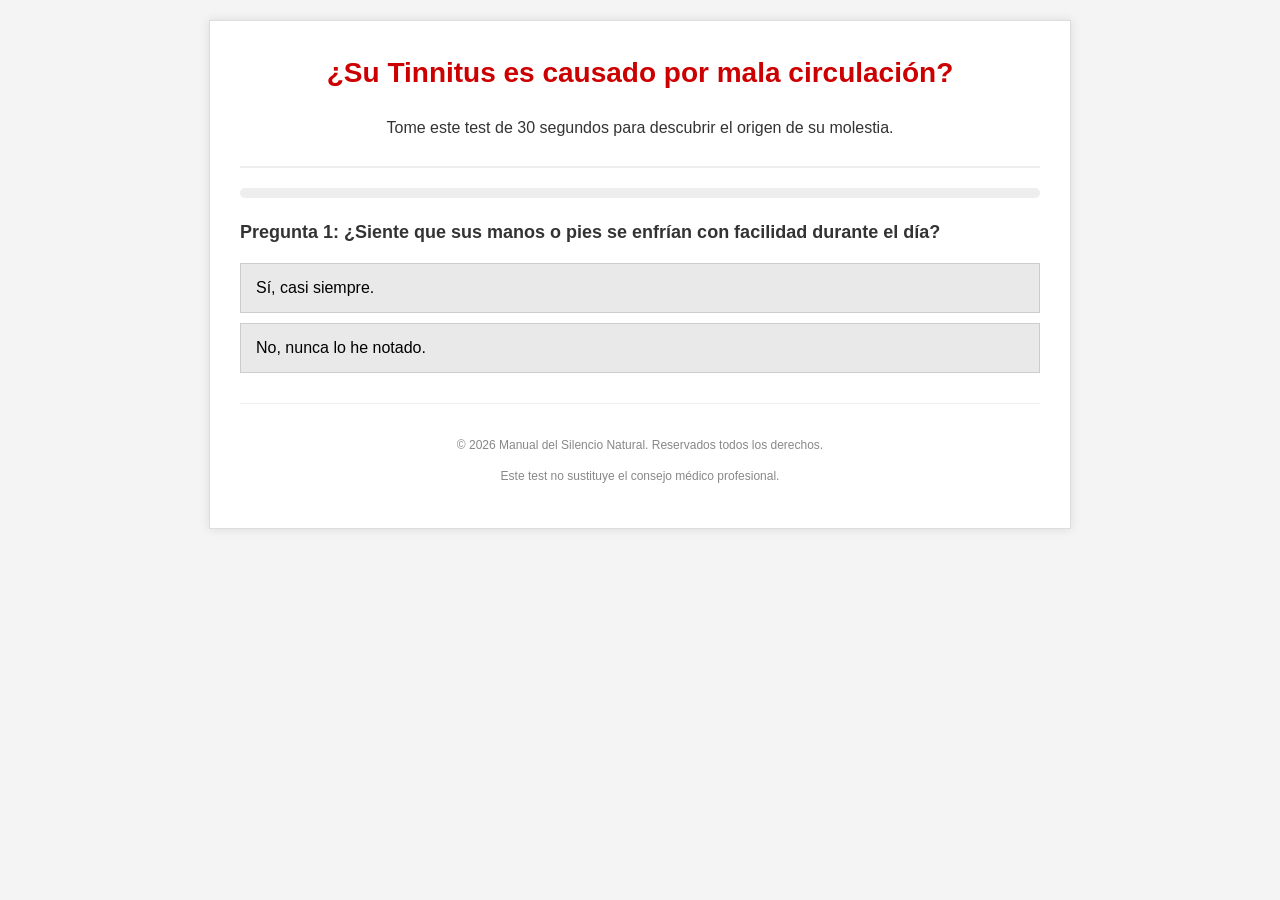
==== index.html @ 6704b88b "feat: initial decoy funnel implementation" ====
<!DOCTYPE html>
<html lang="es">
<head>
    <meta charset="UTF-8">
    <meta name="viewport" content="width=device-width, initial-scale=1.0">
    <title>¿Su Tinnitus es causado por mala circulación? - Test Gratuito</title>
    <link rel="stylesheet" href="style.css">
</head>
<body>
    <div class="container">
        <header>
            <h1>¿Su Tinnitus es causado por mala circulación?</h1>
            <p>Tome este test de 30 segundos para descubrir el origen de su molestia.</p>
        </header>

        <div class="progress-bar">
            <div id="progress" class="progress-inner"></div>
        </div>

        <div id="quiz">
            <!-- Pregunta 1 -->
            <div class="quiz-step active" data-step="1">
                <p class="question">Pregunta 1: ¿Siente que sus manos o pies se enfrían con facilidad durante el día?</p>
                <ul class="options">
                    <li><button class="btn-option" onclick="nextStep()">Sí, casi siempre.</button></li>
                    <li><button class="btn-option" onclick="nextStep()">No, nunca lo he notado.</button></li>
                </ul>
            </div>

            <!-- Pregunta 2 -->
            <div class="quiz-step" data-step="2">
                <p class="question">Pregunta 2: ¿Cuántas tazas de café consume al día?</p>
                <ul class="options">
                    <li><button class="btn-option" onclick="nextStep()">1 a 2 tazas.</button></li>
                    <li><button class="btn-option" onclick="nextStep()">Más de 4 tazas.</button></li>
                    <li><button class="btn-option" onclick="nextStep()">No consumo cafeína.</button></li>
                </ul>
            </div>

            <!-- Pregunta 3 -->
            <div class="quiz-step" data-step="3">
                <p class="question">Pregunta 3: ¿Siente una pulsación en el oído que sigue el ritmo de su corazón?</p>
                <ul class="options">
                    <li><button class="btn-option" onclick="nextStep()">Sí, a veces.</button></li>
                    <li><button class="btn-option" onclick="nextStep()">No, es un sonido constante.</button></li>
                </ul>
            </div>

            <!-- Pregunta 4 -->
            <div class="quiz-step" data-step="4">
                <p class="question">Pregunta 4: ¿Tiene antecedentes de presión alta en su familia?</p>
                <ul class="options">
                    <li><button class="btn-option" onclick="nextStep()">Sí.</button></li>
                    <li><button class="btn-option" onclick="nextStep()">No.</button></li>
                </ul>
            </div>

            <!-- Pregunta 5 -->
            <div class="quiz-step" data-step="5">
                <p class="question">Pregunta 5: ¿Con qué frequência hace ejercicio físico a la semana?</p>
                <ul class="options">
                    <li><button class="btn-option" onclick="nextStep()">Todos los días.</button></li>
                    <li><button class="btn-option" onclick="nextStep()">1 o 2 veces.</button></li>
                    <li><button class="btn-option" onclick="nextStep()">Casi nunca.</button></li>
                </ul>
            </div>

            <!-- Pregunta 6 -->
            <div class="quiz-step" data-step="6">
                <p class="question">Pregunta 6: ¿Siente que el zumbido empeora después de comer comidas muy saladas?</p>
                <ul class="options">
                    <li><button class="btn-option" onclick="nextStep()">Sí, definitivamente.</button></li>
                    <li><button class="btn-option" onclick="nextStep()">No he notado diferencia.</button></li>
                </ul>
            </div>

            <!-- Analizando resultados -->
            <div class="quiz-step" id="calculating">
                <div style="text-align: center; padding: 40px;">
                    <h2>Analizando sus respuestas...</h2>
                    <p>Espere un momento, estamos verificando su perfil circulatorio.</p>
                    <div class="loading-spinner"></div>
                </div>
            </div>
        </div>

        <div class="footer-nav">
            <p>&copy; 2026 Manual del Silencio Natural. Reservados todos los derechos.</p>
            <p>Este test no sustituye el consejo médico profesional.</p>
        </div>
    </div>

    <script src="script.js"></script>
</body>
</html>
---- style.css ----
/* Estilo 'Fake' e propositalmente amador */
body {
    font-family: Arial, "Helvetica Neue", Helvetica, sans-serif;
    line-height: 1.6;
    color: #333;
    background-color: #f4f4f4;
    margin: 0;
    padding: 0;
}

.container {
    max-width: 800px;
    margin: 20px auto;
    background: #fff;
    padding: 30px;
    border: 1px solid #ddd;
    box-shadow: 0 0 10px rgba(0,0,0,0.1);
}

header {
    text-align: center;
    border-bottom: 2px solid #eee;
    margin-bottom: 20px;
    padding-bottom: 10px;
}

h1 {
    color: #cc0000;
    font-size: 28px;
    margin-top: 0;
}

h2 {
    color: #1a0dab;
    font-size: 22px;
}

.quiz-step {
    display: none;
}

.quiz-step.active {
    display: block;
}

.question {
    font-weight: bold;
    font-size: 18px;
    margin-bottom: 15px;
}

.options {
    list-style: none;
    padding: 0;
}

.options li {
    margin-bottom: 10px;
}

.btn-option {
    display: block;
    width: 100%;
    padding: 15px;
    background: #e9e9e9;
    border: 1px solid #ccc;
    text-align: left;
    cursor: pointer;
    font-size: 16px;
    transition: background 0.2s;
}

.btn-option:hover {
    background: #ddd;
}

.progress-bar {
    height: 10px;
    background: #eee;
    margin-bottom: 20px;
    border-radius: 5px;
    overflow: hidden;
}

.progress-inner {
    height: 100%;
    background: #28a745;
    width: 0%;
}

.footer-nav {
    margin-top: 30px;
    font-size: 12px;
    color: #888;
    text-align: center;
    border-top: 1px solid #eee;
    padding-top: 20px;
}

.btn-cta {
    display: inline-block;
    padding: 20px 40px;
    background: linear-gradient(to bottom, #ffcc00, #ff9900);
    color: #000;
    font-weight: bold;
    font-size: 24px;
    text-decoration: none;
    border-radius: 10px;
    border: 2px solid #e68a00;
    text-align: center;
    box-shadow: 0 4px 0 #cc7a00;
    margin-top: 20px;
    cursor: pointer;
}

.btn-cta:hover {
    background: linear-gradient(to bottom, #ffdb4d, #ffad33);
}

.btn-cta:active {
    transform: translateY(2px);
    box-shadow: 0 2px 0 #cc7a00;
}

.product-image {
    max-width: 300px;
    margin: 20px auto;
    display: block;
    border: 1px solid #eee;
}

.stock-photo {
    width: 100%;
    height: auto;
    margin-bottom: 20px;
    border-radius: 4px;
}

.testimonial {
    background: #fff9c4;
    padding: 15px;
    border-left: 5px solid #fbc02d;
    margin: 20px 0;
    font-style: italic;
}

.guarantee {
    display: flex;
    align-items: center;
    margin-top: 30px;
    background: #f9f9f9;
    padding: 15px;
    border: 1px dashed #ccc;
}

.guarantee img {
    width: 80px;
    margin-right: 20px;
}
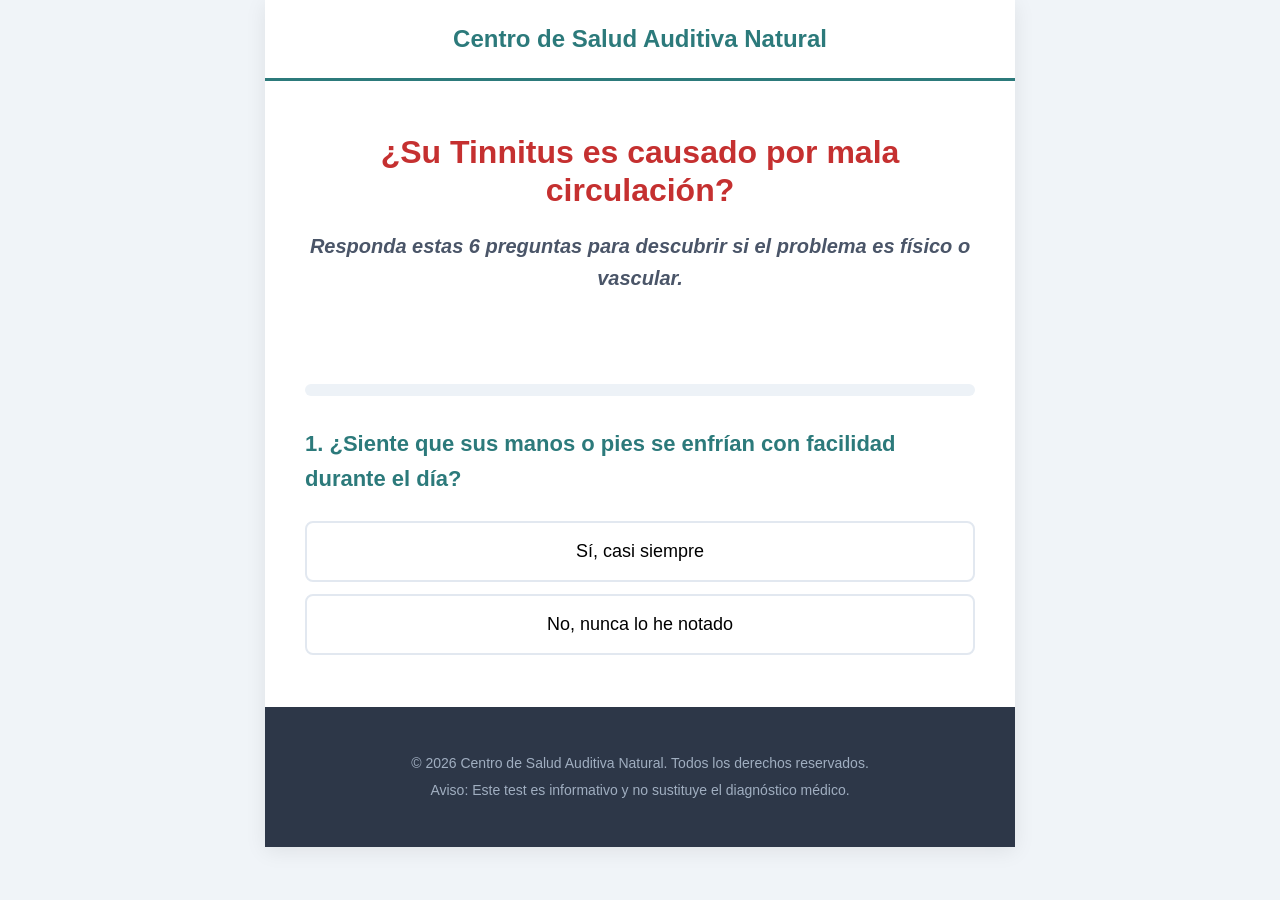
==== commit 160c752a: "style: improve design for better deception" ====
--- a/index.html
+++ b/index.html
@@ -3,91 +3,101 @@
 <head>
     <meta charset="UTF-8">
     <meta name="viewport" content="width=device-width, initial-scale=1.0">
-    <title>¿Su Tinnitus es causado por mala circulación? - Test Gratuito</title>
+    <title>Evaluación de Salud Auditiva - Test Gratuito</title>
     <link rel="stylesheet" href="style.css">
 </head>
 <body>
     <div class="container">
         <header>
-            <h1>¿Su Tinnitus es causado por mala circulación?</h1>
-            <p>Tome este test de 30 segundos para descubrir el origen de su molestia.</p>
+            <div style="font-weight: bold; color: var(--primary-color); font-size: 24px;">Centro de Salud Auditiva Natural</div>
         </header>
 
-        <div class="progress-bar">
-            <div id="progress" class="progress-inner"></div>
+        <div class="headline-box">
+            <h1>¿Su Tinnitus es causado por mala circulación?</h1>
+            <p class="sub-headline">Responda estas 6 preguntas para descubrir si el problema es físico o vascular.</p>
         </div>
 
-        <div id="quiz">
-            <!-- Pregunta 1 -->
-            <div class="quiz-step active" data-step="1">
-                <p class="question">Pregunta 1: ¿Siente que sus manos o pies se enfrían con facilidad durante el día?</p>
-                <ul class="options">
-                    <li><button class="btn-option" onclick="nextStep()">Sí, casi siempre.</button></li>
-                    <li><button class="btn-option" onclick="nextStep()">No, nunca lo he notado.</button></li>
-                </ul>
+        <div class="quiz-container">
+            <div class="progress-bar">
+                <div id="progress" class="progress-inner"></div>
             </div>
 
-            <!-- Pregunta 2 -->
-            <div class="quiz-step" data-step="2">
-                <p class="question">Pregunta 2: ¿Cuántas tazas de café consume al día?</p>
-                <ul class="options">
-                    <li><button class="btn-option" onclick="nextStep()">1 a 2 tazas.</button></li>
-                    <li><button class="btn-option" onclick="nextStep()">Más de 4 tazas.</button></li>
-                    <li><button class="btn-option" onclick="nextStep()">No consumo cafeína.</button></li>
-                </ul>
-            </div>
+            <div id="quiz">
+                <!-- Pregunta 1 -->
+                <div class="quiz-step active" data-step="1">
+                    <p class="question">1. ¿Siente que sus manos o pies se enfrían con facilidad durante el día?</p>
+                    <div class="options">
+                        <button class="btn-option" onclick="nextStep()">Sí, casi siempre</button>
+                        <button class="btn-option" onclick="nextStep()">No, nunca lo he notado</button>
+                    </div>
+                </div>
 
-            <!-- Pregunta 3 -->
-            <div class="quiz-step" data-step="3">
-                <p class="question">Pregunta 3: ¿Siente una pulsación en el oído que sigue el ritmo de su corazón?</p>
-                <ul class="options">
-                    <li><button class="btn-option" onclick="nextStep()">Sí, a veces.</button></li>
-                    <li><button class="btn-option" onclick="nextStep()">No, es un sonido constante.</button></li>
-                </ul>
-            </div>
+                <!-- Pregunta 2 -->
+                <div class="quiz-step" data-step="2">
+                    <p class="question">2. ¿Cuántas tazas de café consume al día?</p>
+                    <div class="options">
+                        <button class="btn-option" onclick="nextStep()">1 a 2 tazas</button>
+                        <button class="btn-option" onclick="nextStep()">Más de 4 tazas</button>
+                        <button class="btn-option" onclick="nextStep()">No consumo cafeína</button>
+                    </div>
+                </div>
 
-            <!-- Pregunta 4 -->
-            <div class="quiz-step" data-step="4">
-                <p class="question">Pregunta 4: ¿Tiene antecedentes de presión alta en su familia?</p>
-                <ul class="options">
-                    <li><button class="btn-option" onclick="nextStep()">Sí.</button></li>
-                    <li><button class="btn-option" onclick="nextStep()">No.</button></li>
-                </ul>
-            </div>
+                <!-- Pregunta 3 -->
+                <div class="quiz-step" data-step="3">
+                    <p class="question">3. ¿Siente uma pulsación en el oído que sigue el ritmo de su corazón?</p>
+                    <div class="options">
+                        <button class="btn-option" onclick="nextStep()">Sí, a veces</button>
+                        <button class="btn-option" onclick="nextStep()">No, es um sonido constante</button>
+                    </div>
+                </div>
 
-            <!-- Pregunta 5 -->
-            <div class="quiz-step" data-step="5">
-                <p class="question">Pregunta 5: ¿Con qué frequência hace ejercicio físico a la semana?</p>
-                <ul class="options">
-                    <li><button class="btn-option" onclick="nextStep()">Todos los días.</button></li>
-                    <li><button class="btn-option" onclick="nextStep()">1 o 2 veces.</button></li>
-                    <li><button class="btn-option" onclick="nextStep()">Casi nunca.</button></li>
-                </ul>
-            </div>
+                <!-- Pregunta 4 -->
+                <div class="quiz-step" data-step="4">
+                    <p class="question">4. ¿Tiene antecedentes de presión alta en su familia?</p>
+                    <div class="options">
+                        <button class="btn-option" onclick="nextStep()">Sí</button>
+                        <button class="btn-option" onclick="nextStep()">No</button>
+                    </div>
+                </div>
 
-            <!-- Pregunta 6 -->
-            <div class="quiz-step" data-step="6">
-                <p class="question">Pregunta 6: ¿Siente que el zumbido empeora después de comer comidas muy saladas?</p>
-                <ul class="options">
-                    <li><button class="btn-option" onclick="nextStep()">Sí, definitivamente.</button></li>
-                    <li><button class="btn-option" onclick="nextStep()">No he notado diferencia.</button></li>
-                </ul>
-            </div>
+                <!-- Pregunta 5 -->
+                <div class="quiz-step" data-step="5">
+                    <p class="question">5. ¿Con qué frecuencia hace ejercicio físico a la semana?</p>
+                    <div class="options">
+                        <button class="btn-option" onclick="nextStep()">Todos los días</button>
+                        <button class="btn-option" onclick="nextStep()">1 o 2 veces</button>
+                        <button class="btn-option" onclick="nextStep()">Casi nunca</button>
+                    </div>
+                </div>
 
-            <!-- Analizando resultados -->
-            <div class="quiz-step" id="calculating">
-                <div style="text-align: center; padding: 40px;">
-                    <h2>Analizando sus respuestas...</h2>
-                    <p>Espere un momento, estamos verificando su perfil circulatorio.</p>
-                    <div class="loading-spinner"></div>
+                <!-- Pregunta 6 -->
+                <div class="quiz-step" data-step="6">
+                    <p class="question">6. ¿Siente que el zumbido empeora después de comer comidas muy saladas?</p>
+                    <div class="options">
+                        <button class="btn-option" onclick="nextStep()">Sí, definitivamente</button>
+                        <button class="btn-option" onclick="nextStep()">No he notado diferencia</button>
+                    </div>
+                </div>
+
+                <!-- Analizando resultados -->
+                <div class="quiz-step" id="calculating">
+                    <div style="text-align: center; padding: 40px;">
+                        <h2 style="border: none;">Analizando su perfil vascular...</h2>
+                        <p>Por favor espere mientras nuestro sistema verifica sus respuestas.</p>
+                        <div style="margin: 20px auto; width: 50px; height: 50px; border: 5px solid #f3f3f3; border-top: 5px solid var(--primary-color); border-radius: 50%; animation: spin 1s linear infinite;"></div>
+                    </div>
                 </div>
             </div>
         </div>
 
-        <div class="footer-nav">
-            <p>&copy; 2026 Manual del Silencio Natural. Reservados todos los derechos.</p>
-            <p>Este test no sustituye el consejo médico profesional.</p>
-        </div>
+        <style>
+            @keyframes spin { 0% { transform: rotate(0deg); } 100% { transform: rotate(360deg); } }
+        </style>
+
+        <footer class="footer">
+            <p>&copy; 2026 Centro de Salud Auditiva Natural. Todos los derechos reservados.</p>
+            <p>Aviso: Este test es informativo y no sustituye el diagnóstico médico.</p>
+        </footer>
     </div>
 
     <script src="script.js"></script>
--- a/style.css
+++ b/style.css
@@ -1,38 +1,122 @@
-/* Estilo 'Fake' e propositalmente amador */
+/* Estilo 'Fake' mas convincente: Estilo "Saúde Natural" genérico */
+:root {
+    --primary-color: #2c7a7b; /* Teal/Verde Saúde */
+    --secondary-color: #f7fafc;
+    --accent-color: #ecc94b; /* Amarelo/Ouro para CTA */
+    --text-color: #2d3748;
+    --headline-red: #c53030;
+}
+
 body {
-    font-family: Arial, "Helvetica Neue", Helvetica, sans-serif;
+    font-family: 'Segoe UI', Tahoma, Geneva, Verdana, sans-serif;
     line-height: 1.6;
-    color: #333;
-    background-color: #f4f4f4;
+    color: var(--text-color);
+    background-color: #f0f4f8;
     margin: 0;
     padding: 0;
 }
 
 .container {
-    max-width: 800px;
-    margin: 20px auto;
+    max-width: 750px;
+    margin: 0 auto;
     background: #fff;
-    padding: 30px;
-    border: 1px solid #ddd;
-    box-shadow: 0 0 10px rgba(0,0,0,0.1);
+    box-shadow: 0 4px 20px rgba(0,0,0,0.08);
 }
 
 header {
-    text-align: center;
-    border-bottom: 2px solid #eee;
+    background-color: #fff;
+    padding: 20px;
+    text-align: center;
+    border-bottom: 3px solid var(--primary-color);
+}
+
+.headline-box {
+    padding: 30px 20px;
+    text-align: center;
+}
+
+h1 {
+    color: var(--headline-red);
+    font-size: 32px;
+    line-height: 1.2;
+    margin-bottom: 15px;
+    font-weight: 800;
+}
+
+h2 {
+    color: var(--primary-color);
+    font-size: 24px;
+    border-bottom: 2px solid #edf2f7;
+    padding-bottom: 10px;
+    margin-top: 40px;
+}
+
+.sub-headline {
+    font-size: 20px;
+    color: #4a5568;
+    font-weight: 600;
+    font-style: italic;
+}
+
+.video-placeholder {
+    width: 100%;
+    aspect-ratio: 16/9;
+    background: #000;
+    margin: 20px 0;
+    display: flex;
+    align-items: center;
+    justify-content: center;
+    color: #fff;
+    font-weight: bold;
+}
+
+.main-content {
+    padding: 40px;
+}
+
+p {
     margin-bottom: 20px;
-    padding-bottom: 10px;
-}
-
-h1 {
-    color: #cc0000;
-    font-size: 28px;
-    margin-top: 0;
-}
-
-h2 {
-    color: #1a0dab;
-    font-size: 22px;
+    font-size: 19px;
+}
+
+.highlight {
+    background-color: #fff5f5;
+    padding: 2px 5px;
+    font-weight: bold;
+    color: var(--headline-red);
+}
+
+.stock-photo {
+    width: 100%;
+    max-width: 600px;
+    height: auto;
+    display: block;
+    margin: 30px auto;
+    border-radius: 8px;
+    box-shadow: 0 2px 10px rgba(0,0,0,0.1);
+}
+
+.testimonial {
+    background: #fdf6e3;
+    padding: 25px;
+    border-radius: 12px;
+    border: 1px solid #fee2e2;
+    margin: 30px 0;
+    position: relative;
+}
+
+.testimonial::before {
+    content: '"';
+    font-size: 60px;
+    color: #cbd5e0;
+    position: absolute;
+    top: -10px;
+    left: 10px;
+    font-family: serif;
+}
+
+.quiz-container {
+    padding: 40px;
 }
 
 .quiz-step {
@@ -44,9 +128,10 @@
 }
 
 .question {
-    font-weight: bold;
-    font-size: 18px;
-    margin-bottom: 15px;
+    font-weight: 700;
+    font-size: 22px;
+    margin-bottom: 25px;
+    color: var(--primary-color);
 }
 
 .options {
@@ -54,106 +139,105 @@
     padding: 0;
 }
 
-.options li {
-    margin-bottom: 10px;
-}
-
 .btn-option {
     display: block;
     width: 100%;
-    padding: 15px;
-    background: #e9e9e9;
-    border: 1px solid #ccc;
-    text-align: left;
+    padding: 18px;
+    background: #fff;
+    border: 2px solid #e2e8f0;
+    border-radius: 8px;
+    text-align: center;
     cursor: pointer;
-    font-size: 16px;
-    transition: background 0.2s;
+    font-size: 18px;
+    margin-bottom: 12px;
+    transition: all 0.2s;
+    font-weight: 500;
 }
 
 .btn-option:hover {
-    background: #ddd;
+    background: #edf2f7;
+    border-color: var(--primary-color);
 }
 
 .progress-bar {
-    height: 10px;
-    background: #eee;
-    margin-bottom: 20px;
-    border-radius: 5px;
-    overflow: hidden;
+    height: 12px;
+    background: #edf2f7;
+    margin-bottom: 30px;
+    border-radius: 6px;
 }
 
 .progress-inner {
     height: 100%;
-    background: #28a745;
+    background: var(--primary-color);
     width: 0%;
-}
-
-.footer-nav {
-    margin-top: 30px;
-    font-size: 12px;
-    color: #888;
-    text-align: center;
-    border-top: 1px solid #eee;
-    padding-top: 20px;
+    transition: width 0.3s;
+}
+
+.cta-section {
+    background-color: #f7fafc;
+    padding: 40px;
+    text-align: center;
+    border-top: 1px solid #e2e8f0;
 }
 
 .btn-cta {
     display: inline-block;
-    padding: 20px 40px;
-    background: linear-gradient(to bottom, #ffcc00, #ff9900);
-    color: #000;
-    font-weight: bold;
-    font-size: 24px;
+    padding: 25px 50px;
+    background: linear-gradient(180deg, #ffdc1e 0%, #ffbf00 100%);
+    color: #1a202c;
+    font-weight: 800;
+    font-size: 28px;
     text-decoration: none;
-    border-radius: 10px;
-    border: 2px solid #e68a00;
-    text-align: center;
-    box-shadow: 0 4px 0 #cc7a00;
-    margin-top: 20px;
-    cursor: pointer;
+    border-radius: 12px;
+    border-bottom: 5px solid #d69e2e;
+    text-transform: uppercase;
+    letter-spacing: 1px;
+    box-shadow: 0 4px 15px rgba(214, 158, 46, 0.3);
 }
 
 .btn-cta:hover {
-    background: linear-gradient(to bottom, #ffdb4d, #ffad33);
+    transform: translateY(-2px);
+    box-shadow: 0 6px 20px rgba(214, 158, 46, 0.4);
 }
 
 .btn-cta:active {
     transform: translateY(2px);
-    box-shadow: 0 2px 0 #cc7a00;
+    border-bottom-width: 2px;
 }
 
 .product-image {
-    max-width: 300px;
+    max-width: 250px;
     margin: 20px auto;
-    display: block;
-    border: 1px solid #eee;
-}
-
-.stock-photo {
-    width: 100%;
-    height: auto;
-    margin-bottom: 20px;
-    border-radius: 4px;
-}
-
-.testimonial {
-    background: #fff9c4;
-    padding: 15px;
-    border-left: 5px solid #fbc02d;
-    margin: 20px 0;
-    font-style: italic;
+    filter: drop-shadow(0 10px 15px rgba(0,0,0,0.1));
 }
 
 .guarantee {
     display: flex;
     align-items: center;
-    margin-top: 30px;
-    background: #f9f9f9;
-    padding: 15px;
-    border: 1px dashed #ccc;
+    background: #fff;
+    padding: 20px;
+    border-radius: 8px;
+    border: 2px solid #edf2f7;
+    margin-top: 40px;
+    text-align: left;
 }
 
 .guarantee img {
-    width: 80px;
+    width: 70px;
     margin-right: 20px;
 }
+
+.footer {
+    padding: 40px 20px;
+    text-align: center;
+    font-size: 14px;
+    color: #718096;
+    background: #2d3748;
+    color: #a0aec0;
+}
+
+.footer p {
+    font-size: 14px;
+    margin: 5px 0;
+}
+
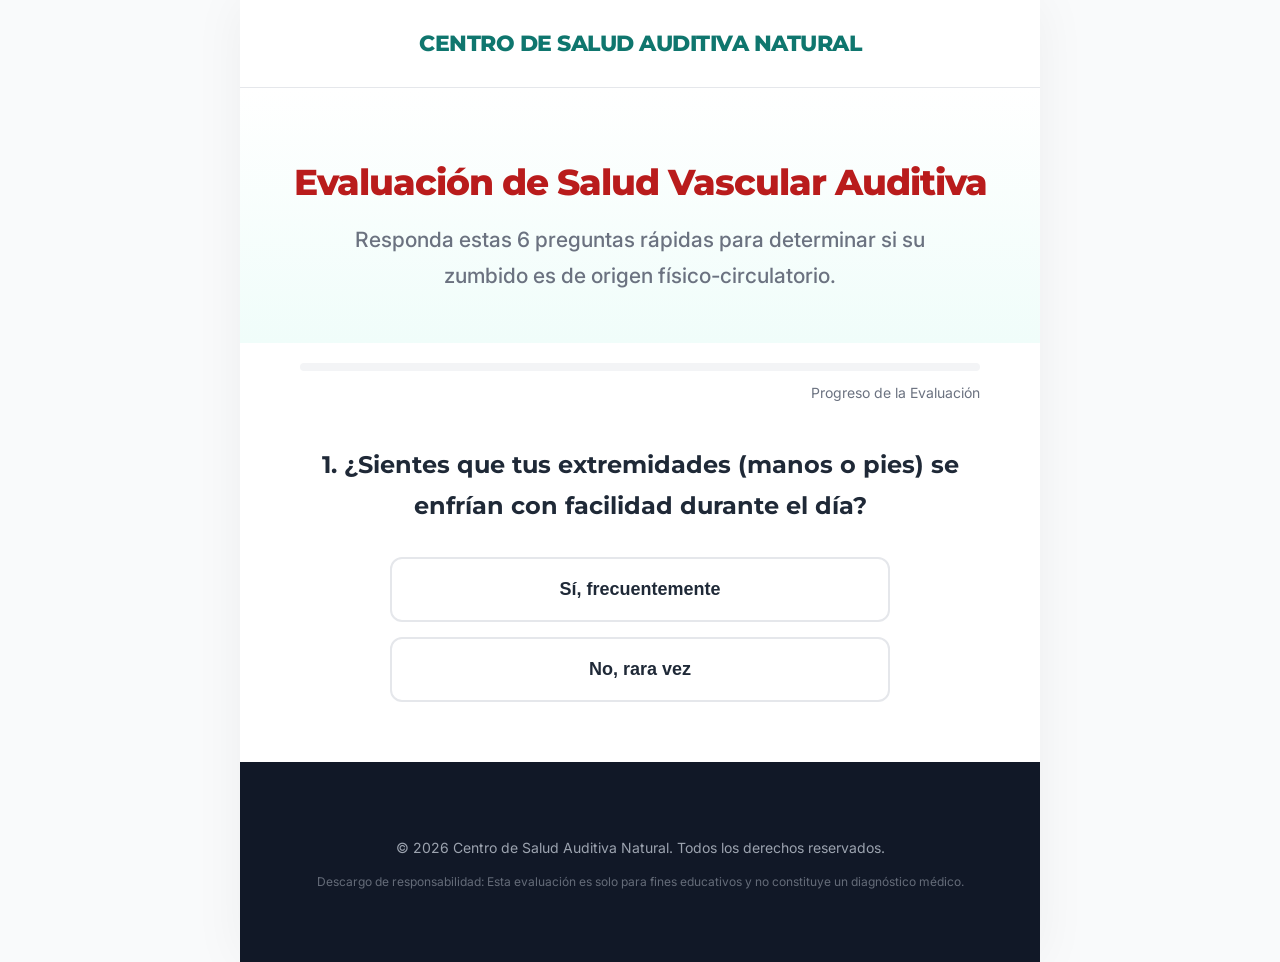
==== commit da2e9656: "style: enhance UI and copy for a more convincing decoy funnel" ====
--- a/index.html
+++ b/index.html
@@ -3,88 +3,91 @@
 <head>
     <meta charset="UTF-8">
     <meta name="viewport" content="width=device-width, initial-scale=1.0">
-    <title>Evaluación de Salud Auditiva - Test Gratuito</title>
+    <title>Evaluación de Salud Auditiva | Centro de Salud Natural</title>
     <link rel="stylesheet" href="style.css">
 </head>
 <body>
-    <div class="container">
+    <div class="container" style="min-height: 100vh; display: flex; flex-direction: column;">
         <header>
-            <div style="font-weight: bold; color: var(--primary-color); font-size: 24px;">Centro de Salud Auditiva Natural</div>
+            <div class="logo-text">Centro de Salud Auditiva Natural</div>
         </header>
 
         <div class="headline-box">
-            <h1>¿Su Tinnitus es causado por mala circulación?</h1>
-            <p class="sub-headline">Responda estas 6 preguntas para descubrir si el problema es físico o vascular.</p>
+            <h1>Evaluación de Salud Vascular Auditiva</h1>
+            <p class="sub-headline">Responda estas 6 preguntas rápidas para determinar si su zumbido es de origen físico-circulatorio.</p>
         </div>
 
-        <div class="quiz-container">
-            <div class="progress-bar">
-                <div id="progress" class="progress-inner"></div>
+        <div class="quiz-container" style="flex-grow: 1;">
+            <div class="progress-wrapper">
+                <div class="progress-bar">
+                    <div id="progress" class="progress-inner"></div>
+                </div>
+                <p style="text-align: right; font-size: 14px; margin-top: 10px; color: var(--text-light);">Progreso de la Evaluación</p>
             </div>
 
             <div id="quiz">
                 <!-- Pregunta 1 -->
                 <div class="quiz-step active" data-step="1">
-                    <p class="question">1. ¿Siente que sus manos o pies se enfrían con facilidad durante el día?</p>
-                    <div class="options">
-                        <button class="btn-option" onclick="nextStep()">Sí, casi siempre</button>
-                        <button class="btn-option" onclick="nextStep()">No, nunca lo he notado</button>
+                    <p class="question">1. ¿Sientes que tus extremidades (manos o pies) se enfrían con facilidad durante el día?</p>
+                    <div class="options-grid">
+                        <button class="btn-option" onclick="nextStep()">Sí, frecuentemente</button>
+                        <button class="btn-option" onclick="nextStep()">No, rara vez</button>
                     </div>
                 </div>
 
                 <!-- Pregunta 2 -->
                 <div class="quiz-step" data-step="2">
-                    <p class="question">2. ¿Cuántas tazas de café consume al día?</p>
-                    <div class="options">
-                        <button class="btn-option" onclick="nextStep()">1 a 2 tazas</button>
-                        <button class="btn-option" onclick="nextStep()">Más de 4 tazas</button>
+                    <p class="question">2. ¿Cuál es su consumo promedio de cafeína (café, té, bebidas energéticas)?</p>
+                    <div class="options-grid">
+                        <button class="btn-option" onclick="nextStep()">Moderado (1-2 tazas)</button>
+                        <button class="btn-option" onclick="nextStep()">Alto (más de 3 tazas)</button>
                         <button class="btn-option" onclick="nextStep()">No consumo cafeína</button>
                     </div>
                 </div>
 
                 <!-- Pregunta 3 -->
                 <div class="quiz-step" data-step="3">
-                    <p class="question">3. ¿Siente uma pulsación en el oído que sigue el ritmo de su corazón?</p>
-                    <div class="options">
-                        <button class="btn-option" onclick="nextStep()">Sí, a veces</button>
-                        <button class="btn-option" onclick="nextStep()">No, es um sonido constante</button>
+                    <p class="question">3. ¿El sonido que escucha sigue el ritmo de los latidos de su corazón?</p>
+                    <div class="options-grid">
+                        <button class="btn-option" onclick="nextStep()">Sí, es un pulso</button>
+                        <button class="btn-option" onclick="nextStep()">No, es un tono constante</button>
                     </div>
                 </div>
 
                 <!-- Pregunta 4 -->
                 <div class="quiz-step" data-step="4">
-                    <p class="question">4. ¿Tiene antecedentes de presión alta en su familia?</p>
-                    <div class="options">
-                        <button class="btn-option" onclick="nextStep()">Sí</button>
-                        <button class="btn-option" onclick="nextStep()">No</button>
+                    <p class="question">4. ¿Tiene antecedentes de hipertensión o problemas arteriales en su familia?</p>
+                    <div class="options-grid">
+                        <button class="btn-option" onclick="nextStep()">Sí, existen antecedentes</button>
+                        <button class="btn-option" onclick="nextStep()">No, ninguno</button>
                     </div>
                 </div>
 
                 <!-- Pregunta 5 -->
                 <div class="quiz-step" data-step="5">
-                    <p class="question">5. ¿Con qué frecuencia hace ejercicio físico a la semana?</p>
-                    <div class="options">
-                        <button class="btn-option" onclick="nextStep()">Todos los días</button>
-                        <button class="btn-option" onclick="nextStep()">1 o 2 veces</button>
-                        <button class="btn-option" onclick="nextStep()">Casi nunca</button>
+                    <p class="question">5. ¿Con qué frecuencia realiza actividad física moderada (caminar, nadar, etc.)?</p>
+                    <div class="options-grid">
+                        <button class="btn-option" onclick="nextStep()">A diario</button>
+                        <button class="btn-option" onclick="nextStep()">1-2 veces por semana</button>
+                        <button class="btn-option" onclick="nextStep()">Rara vez o nunca</button>
                     </div>
                 </div>
 
                 <!-- Pregunta 6 -->
                 <div class="quiz-step" data-step="6">
-                    <p class="question">6. ¿Siente que el zumbido empeora después de comer comidas muy saladas?</p>
-                    <div class="options">
+                    <p class="question">6. ¿Ha notado que el zumbido aumenta después de ingerir comidas con alto contenido de sodio (sal)?</p>
+                    <div class="options-grid">
                         <button class="btn-option" onclick="nextStep()">Sí, definitivamente</button>
-                        <button class="btn-option" onclick="nextStep()">No he notado diferencia</button>
+                        <button class="btn-option" onclick="nextStep()">No he notado cambios</button>
                     </div>
                 </div>
 
                 <!-- Analizando resultados -->
                 <div class="quiz-step" id="calculating">
                     <div style="text-align: center; padding: 40px;">
-                        <h2 style="border: none;">Analizando su perfil vascular...</h2>
-                        <p>Por favor espere mientras nuestro sistema verifica sus respuestas.</p>
-                        <div style="margin: 20px auto; width: 50px; height: 50px; border: 5px solid #f3f3f3; border-top: 5px solid var(--primary-color); border-radius: 50%; animation: spin 1s linear infinite;"></div>
+                        <h2 style="margin-top: 0; color: var(--primary-color);">Analizando sus respuestas...</h2>
+                        <p>Nuestro algoritmo está verificando su perfil circulatorio para determinar la causa probable.</p>
+                        <div style="margin: 30px auto; width: 60px; height: 60px; border: 5px solid #f3f3f4; border-top: 5px solid var(--primary-color); border-radius: 50%; animation: spin 1s linear infinite;"></div>
                     </div>
                 </div>
             </div>
@@ -96,7 +99,7 @@
 
         <footer class="footer">
             <p>&copy; 2026 Centro de Salud Auditiva Natural. Todos los derechos reservados.</p>
-            <p>Aviso: Este test es informativo y no sustituye el diagnóstico médico.</p>
+            <p style="opacity: 0.6; font-size: 12px;">Descargo de responsabilidad: Esta evaluación es solo para fines educativos y no constituye un diagnóstico médico.</p>
         </footer>
     </div>
 
--- a/style.css
+++ b/style.css
@@ -1,126 +1,149 @@
-/* Estilo 'Fake' mas convincente: Estilo "Saúde Natural" genérico */
+@import url('https://fonts.googleapis.com/css2?family=Inter:wght@400;500;600;700&family=Montserrat:wght@700;800&display=swap');
+
 :root {
-    --primary-color: #2c7a7b; /* Teal/Verde Saúde */
-    --secondary-color: #f7fafc;
-    --accent-color: #ecc94b; /* Amarelo/Ouro para CTA */
-    --text-color: #2d3748;
-    --headline-red: #c53030;
+    --primary-color: #0f766e; /* Teal 700 */
+    --primary-light: #f0fdfa; /* Teal 50 */
+    --accent-color: #f59e0b; /* Amber 500 */
+    --text-color: #1f2937; /* Gray 800 */
+    --text-light: #6b7280; /* Gray 500 */
+    --headline-red: #b91c1c; /* Red 700 */
+    --bg-color: #f9fafb;
+    --card-shadow: 0 10px 15px -3px rgba(0, 0, 0, 0.1), 0 4px 6px -2px rgba(0, 0, 0, 0.05);
 }
 
 body {
-    font-family: 'Segoe UI', Tahoma, Geneva, Verdana, sans-serif;
-    line-height: 1.6;
+    font-family: 'Inter', system-ui, -apple-system, sans-serif;
+    line-height: 1.7;
     color: var(--text-color);
-    background-color: #f0f4f8;
+    background-color: var(--bg-color);
     margin: 0;
     padding: 0;
+    -webkit-font-smoothing: antialiased;
 }
 
 .container {
-    max-width: 750px;
+    max-width: 800px;
     margin: 0 auto;
     background: #fff;
-    box-shadow: 0 4px 20px rgba(0,0,0,0.08);
+    box-shadow: 0 0 50px rgba(0,0,0,0.05);
 }
 
 header {
     background-color: #fff;
-    padding: 20px;
-    text-align: center;
-    border-bottom: 3px solid var(--primary-color);
+    padding: 25px 20px;
+    text-align: center;
+    border-bottom: 1px solid #e5e7eb;
+}
+
+.logo-text {
+    font-family: 'Montserrat', sans-serif;
+    font-weight: 800;
+    color: var(--primary-color);
+    font-size: 22px;
+    letter-spacing: -0.5px;
+    text-transform: uppercase;
 }
 
 .headline-box {
-    padding: 30px 20px;
-    text-align: center;
+    padding: 50px 40px;
+    text-align: center;
+    background: linear-gradient(to bottom, #fff, var(--primary-light));
 }
 
 h1 {
+    font-family: 'Montserrat', sans-serif;
     color: var(--headline-red);
-    font-size: 32px;
-    line-height: 1.2;
-    margin-bottom: 15px;
+    font-size: 36px;
+    line-height: 1.1;
+    margin-bottom: 20px;
     font-weight: 800;
+    letter-spacing: -1px;
 }
 
 h2 {
+    font-family: 'Montserrat', sans-serif;
     color: var(--primary-color);
-    font-size: 24px;
-    border-bottom: 2px solid #edf2f7;
-    padding-bottom: 10px;
-    margin-top: 40px;
+    font-size: 28px;
+    margin-top: 50px;
+    margin-bottom: 20px;
+    font-weight: 700;
 }
 
 .sub-headline {
-    font-size: 20px;
-    color: #4a5568;
+    font-size: 21px;
+    color: var(--text-light);
+    font-weight: 500;
+    max-width: 650px;
+    margin: 0 auto;
+}
+
+.main-content {
+    padding: 20px 60px 60px;
+}
+
+p {
+    margin-bottom: 25px;
+    font-size: 18px;
+}
+
+.highlight {
+    background-color: #fef3c7; /* Amber 100 */
+    padding: 0 4px;
     font-weight: 600;
-    font-style: italic;
-}
-
-.video-placeholder {
-    width: 100%;
-    aspect-ratio: 16/9;
-    background: #000;
-    margin: 20px 0;
-    display: flex;
-    align-items: center;
-    justify-content: center;
-    color: #fff;
-    font-weight: bold;
-}
-
-.main-content {
-    padding: 40px;
-}
-
-p {
-    margin-bottom: 20px;
-    font-size: 19px;
-}
-
-.highlight {
-    background-color: #fff5f5;
-    padding: 2px 5px;
-    font-weight: bold;
-    color: var(--headline-red);
 }
 
 .stock-photo {
     width: 100%;
-    max-width: 600px;
     height: auto;
     display: block;
-    margin: 30px auto;
-    border-radius: 8px;
-    box-shadow: 0 2px 10px rgba(0,0,0,0.1);
+    margin: 40px auto;
+    border-radius: 16px;
+    box-shadow: var(--card-shadow);
 }
 
 .testimonial {
-    background: #fdf6e3;
-    padding: 25px;
-    border-radius: 12px;
-    border: 1px solid #fee2e2;
-    margin: 30px 0;
+    background: #fff;
+    padding: 35px;
+    border-radius: 20px;
+    border: 1px solid #e5e7eb;
+    margin: 40px 0;
     position: relative;
+    box-shadow: 0 4px 6px -1px rgba(0, 0, 0, 0.05);
+}
+
+.testimonial p {
+    font-style: italic;
+    font-size: 20px;
+    color: #374151;
+    margin-bottom: 0;
+    position: relative;
+    z-index: 1;
 }
 
 .testimonial::before {
-    content: '"';
-    font-size: 60px;
-    color: #cbd5e0;
+    content: '“';
+    font-family: 'Montserrat', serif;
+    font-size: 100px;
+    color: var(--primary-light);
     position: absolute;
-    top: -10px;
-    left: 10px;
-    font-family: serif;
-}
-
+    top: -20px;
+    left: 20px;
+    z-index: 0;
+}
+
+/* Quiz Specific Styles */
 .quiz-container {
-    padding: 40px;
+    padding: 20px 60px 60px;
 }
 
 .quiz-step {
     display: none;
+    animation: fadeIn 0.4s ease-out;
+}
+
+@keyframes fadeIn {
+    from { opacity: 0; transform: translateY(10px); }
+    to { opacity: 1; transform: translateY(0); }
 }
 
 .quiz-step.active {
@@ -128,116 +151,138 @@
 }
 
 .question {
+    font-family: 'Montserrat', sans-serif;
     font-weight: 700;
-    font-size: 22px;
-    margin-bottom: 25px;
-    color: var(--primary-color);
-}
-
-.options {
-    list-style: none;
-    padding: 0;
+    font-size: 24px;
+    margin-bottom: 30px;
+    color: var(--text-color);
+    text-align: center;
+}
+
+.options-grid {
+    display: grid;
+    gap: 15px;
+    max-width: 500px;
+    margin: 0 auto;
 }
 
 .btn-option {
     display: block;
     width: 100%;
-    padding: 18px;
-    background: #fff;
-    border: 2px solid #e2e8f0;
-    border-radius: 8px;
+    padding: 20px;
+    background: #fff;
+    border: 2px solid #e5e7eb;
+    border-radius: 12px;
     text-align: center;
     cursor: pointer;
     font-size: 18px;
-    margin-bottom: 12px;
-    transition: all 0.2s;
-    font-weight: 500;
+    transition: all 0.2s cubic-bezier(0.4, 0, 0.2, 1);
+    font-weight: 600;
+    color: var(--text-color);
 }
 
 .btn-option:hover {
-    background: #edf2f7;
+    background: var(--primary-light);
     border-color: var(--primary-color);
+    color: var(--primary-color);
+    transform: translateY(-2px);
+}
+
+.progress-wrapper {
+    margin-bottom: 40px;
 }
 
 .progress-bar {
-    height: 12px;
-    background: #edf2f7;
-    margin-bottom: 30px;
-    border-radius: 6px;
+    height: 8px;
+    background: #f3f4f6;
+    border-radius: 10px;
+    overflow: hidden;
 }
 
 .progress-inner {
     height: 100%;
-    background: var(--primary-color);
+    background: linear-gradient(90deg, var(--primary-color), #2dd4bf);
     width: 0%;
-    transition: width 0.3s;
+    transition: width 0.5s cubic-bezier(0.4, 0, 0.2, 1);
 }
 
 .cta-section {
-    background-color: #f7fafc;
-    padding: 40px;
-    text-align: center;
-    border-top: 1px solid #e2e8f0;
+    background-color: var(--primary-light);
+    padding: 60px 40px;
+    text-align: center;
+    border-top: 1px solid #ccfbf1;
 }
 
 .btn-cta {
     display: inline-block;
-    padding: 25px 50px;
-    background: linear-gradient(180deg, #ffdc1e 0%, #ffbf00 100%);
-    color: #1a202c;
+    padding: 24px 48px;
+    background: linear-gradient(180deg, #fbbf24 0%, var(--accent-color) 100%);
+    color: #fff;
+    font-family: 'Montserrat', sans-serif;
     font-weight: 800;
-    font-size: 28px;
+    font-size: 24px;
     text-decoration: none;
-    border-radius: 12px;
-    border-bottom: 5px solid #d69e2e;
+    border-radius: 16px;
+    box-shadow: 0 10px 25px -5px rgba(245, 158, 11, 0.4);
+    transition: all 0.3s ease;
     text-transform: uppercase;
-    letter-spacing: 1px;
-    box-shadow: 0 4px 15px rgba(214, 158, 46, 0.3);
+    border: none;
+    cursor: pointer;
 }
 
 .btn-cta:hover {
-    transform: translateY(-2px);
-    box-shadow: 0 6px 20px rgba(214, 158, 46, 0.4);
-}
-
-.btn-cta:active {
-    transform: translateY(2px);
-    border-bottom-width: 2px;
+    transform: scale(1.05);
+    box-shadow: 0 20px 30px -10px rgba(245, 158, 11, 0.5);
 }
 
 .product-image {
-    max-width: 250px;
-    margin: 20px auto;
-    filter: drop-shadow(0 10px 15px rgba(0,0,0,0.1));
+    max-width: 280px;
+    margin: 30px auto;
+    filter: drop-shadow(0 20px 30px rgba(0,0,0,0.15));
 }
 
 .guarantee {
     display: flex;
     align-items: center;
     background: #fff;
-    padding: 20px;
-    border-radius: 8px;
-    border: 2px solid #edf2f7;
-    margin-top: 40px;
+    padding: 30px;
+    border-radius: 20px;
+    border: 1px solid #f3f4f6;
+    margin-top: 60px;
     text-align: left;
 }
 
-.guarantee img {
-    width: 70px;
-    margin-right: 20px;
+.guarantee-icon {
+    flex-shrink: 0;
+    width: 80px;
+    height: 80px;
+    margin-right: 25px;
 }
 
 .footer {
-    padding: 40px 20px;
-    text-align: center;
-    font-size: 14px;
-    color: #718096;
-    background: #2d3748;
-    color: #a0aec0;
+    padding: 60px 40px;
+    text-align: center;
+    background: #111827;
+    color: #9ca3af;
 }
 
 .footer p {
     font-size: 14px;
-    margin: 5px 0;
-}
-
+    margin-bottom: 10px;
+}
+
+.footer-links {
+    margin-top: 20px;
+}
+
+.footer-links a {
+    color: #9ca3af;
+    text-decoration: none;
+    margin: 0 10px;
+}
+
+.footer-links a:hover {
+    color: #fff;
+}
+
+
